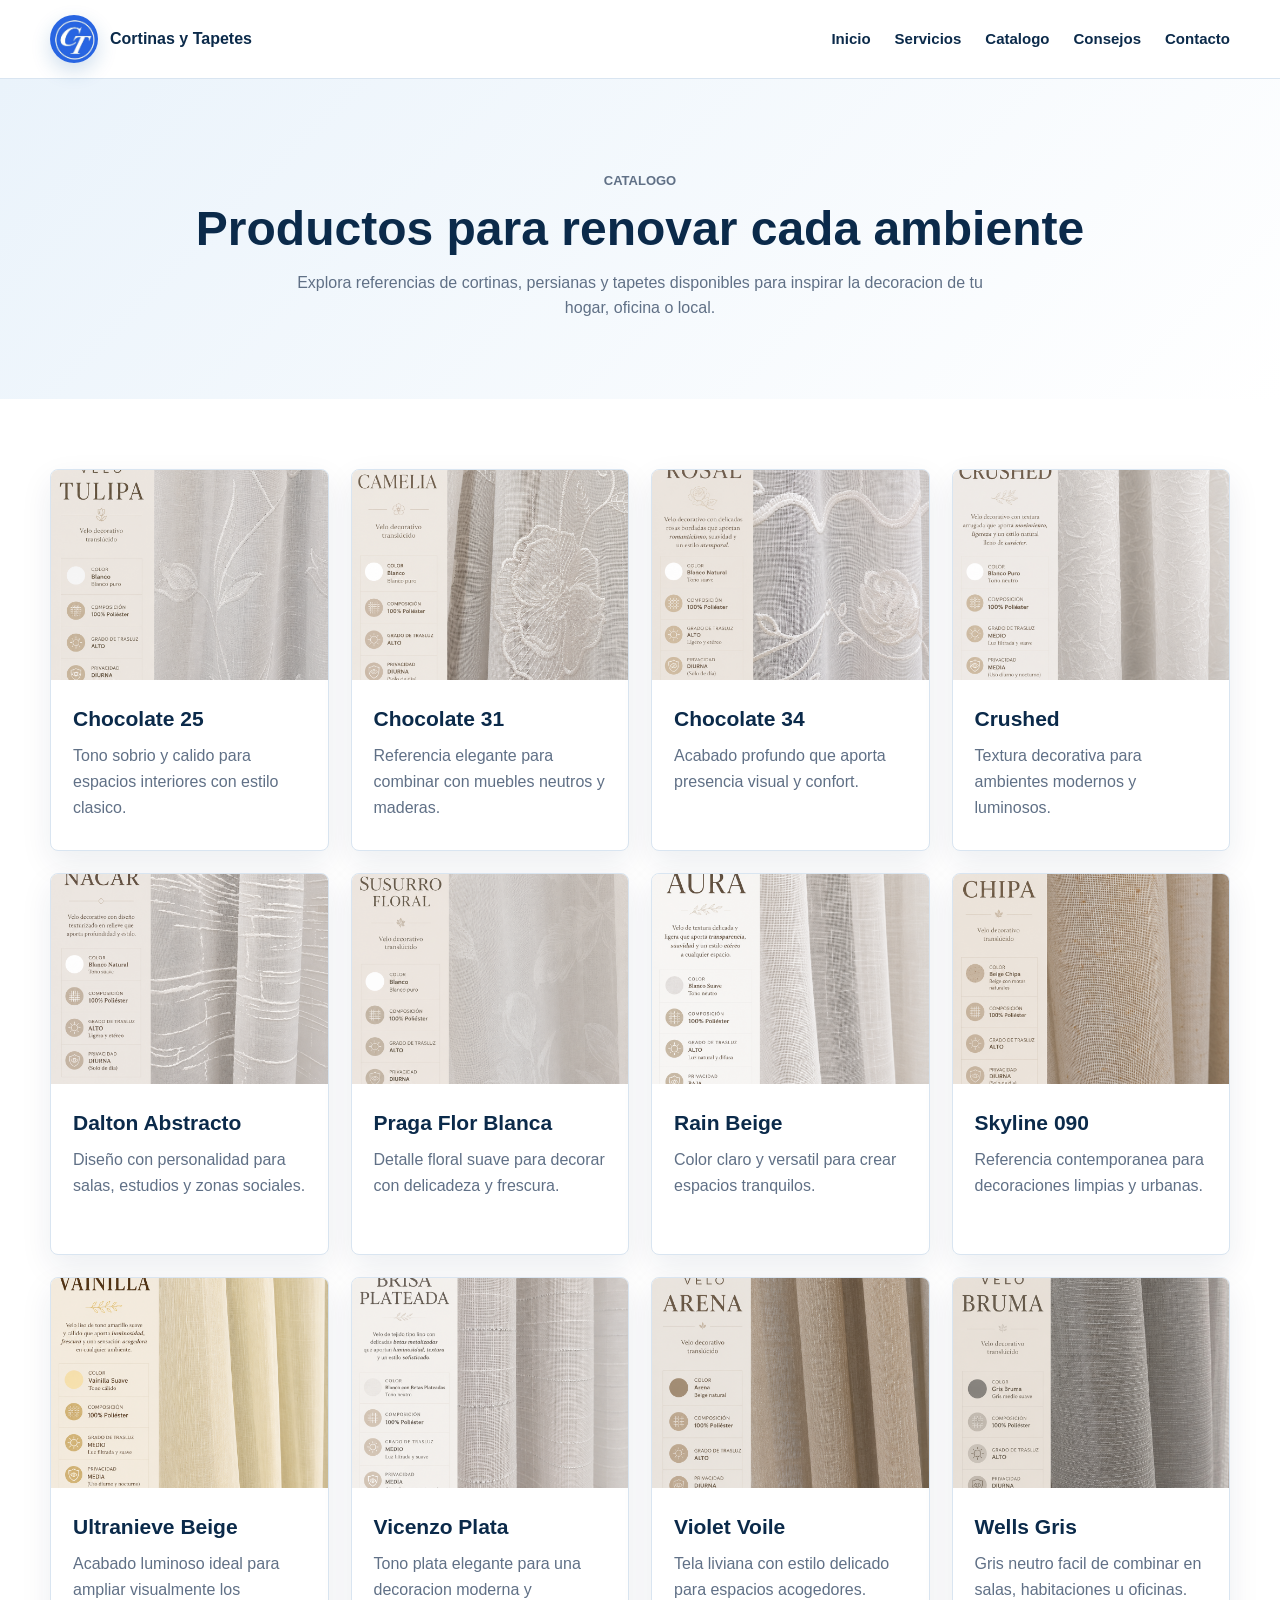
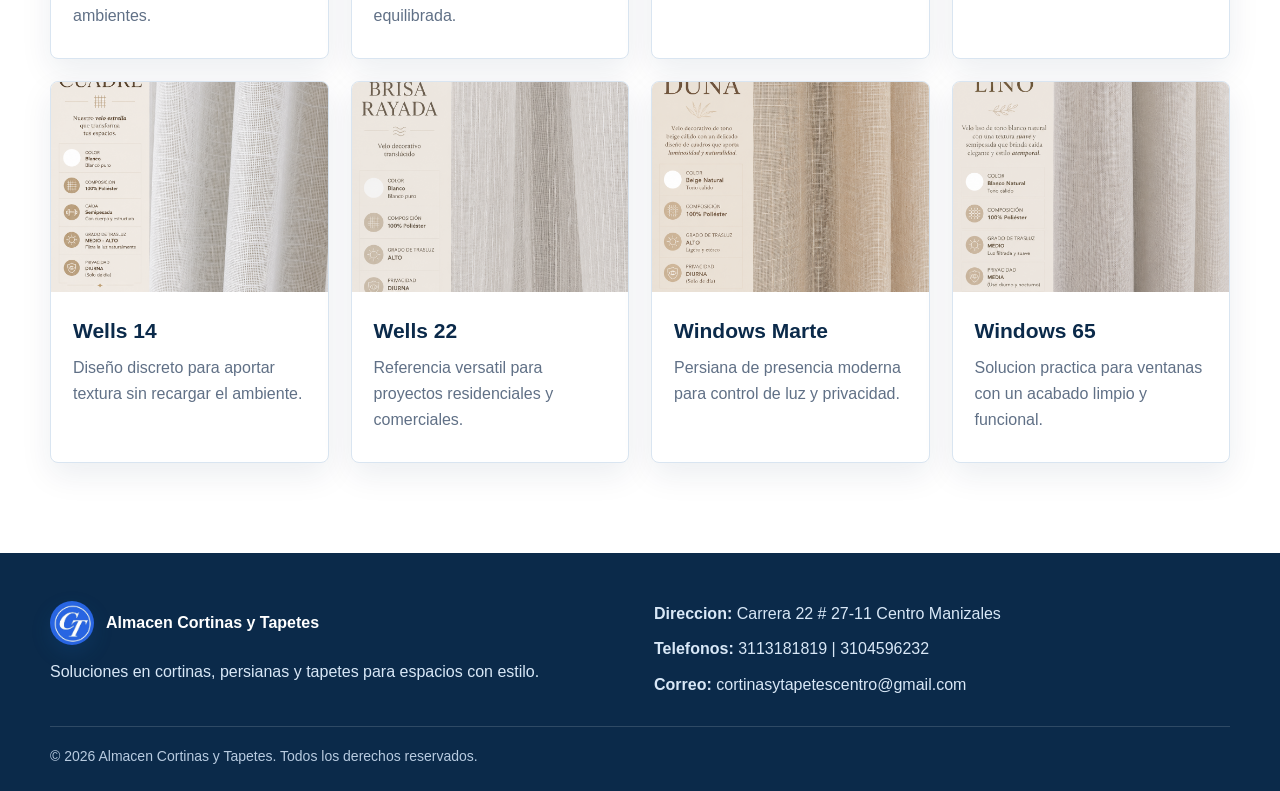
==== home/catalogo.html @ c2b51f3b "Actualiza sitio Cortinas y Tapetes" ====
<!DOCTYPE html>
<html lang="es">
<head>
  <meta charset="UTF-8">
  <meta name="viewport" content="width=device-width, initial-scale=1.0">
  <title>Cortinas y Tapetes | Catalogo</title>
  <link rel="stylesheet" href="css/style.css">
</head>
<body>
  <header class="header">
    <nav class="navbar" aria-label="Navegacion principal">
      <a href="index.html" class="brand" aria-label="Inicio Cortinas y Tapetes">
        <img src="../assets/img/logo/images.jpeg" alt="Logo Cortinas y Tapetes">
        <span>Cortinas y Tapetes</span>
      </a>

      <ul class="menu menu-static">
        <li><a href="index.html#inicio">Inicio</a></li>
        <li><a href="index.html#servicios">Servicios</a></li>
        <li><a href="catalogo.html">Catalogo</a></li>
        <li><a href="index.html#consejos">Consejos</a></li>
        <li><a href="contacto.html">Contacto</a></li>
      </ul>
    </nav>
  </header>

  <main>
    <section class="page-hero">
      <p class="eyebrow">Catalogo</p>
      <h1>Productos para renovar cada ambiente</h1>
      <p>
        Explora referencias de cortinas, persianas y tapetes disponibles para
        inspirar la decoracion de tu hogar, oficina o local.
      </p>
    </section>

    <section class="catalog-section">
      <div class="catalog-grid">
        <article class="product-card">
          <img src="../assets/img/productos/chocolate 25.png" alt="Producto chocolate 25">
          <div class="card-body">
            <h3>Chocolate 25</h3>
            <p>Tono sobrio y calido para espacios interiores con estilo clasico.</p>
          </div>
        </article>

        <article class="product-card">
          <img src="../assets/img/productos/chocolate 31.png" alt="Producto chocolate 31">
          <div class="card-body">
            <h3>Chocolate 31</h3>
            <p>Referencia elegante para combinar con muebles neutros y maderas.</p>
          </div>
        </article>

        <article class="product-card">
          <img src="../assets/img/productos/chocolate 34.png" alt="Producto chocolate 34">
          <div class="card-body">
            <h3>Chocolate 34</h3>
            <p>Acabado profundo que aporta presencia visual y confort.</p>
          </div>
        </article>

        <article class="product-card">
          <img src="../assets/img/productos/crushed.png" alt="Producto crushed">
          <div class="card-body">
            <h3>Crushed</h3>
            <p>Textura decorativa para ambientes modernos y luminosos.</p>
          </div>
        </article>

        <article class="product-card">
          <img src="../assets/img/productos/dalton asbtracto.png" alt="Producto dalton abstracto">
          <div class="card-body">
            <h3>Dalton Abstracto</h3>
            <p>Diseño con personalidad para salas, estudios y zonas sociales.</p>
          </div>
        </article>

        <article class="product-card">
          <img src="../assets/img/productos/praga flor blanca.png" alt="Producto praga flor blanca">
          <div class="card-body">
            <h3>Praga Flor Blanca</h3>
            <p>Detalle floral suave para decorar con delicadeza y frescura.</p>
          </div>
        </article>

        <article class="product-card">
          <img src="../assets/img/productos/rain beige.png" alt="Producto rain beige">
          <div class="card-body">
            <h3>Rain Beige</h3>
            <p>Color claro y versatil para crear espacios tranquilos.</p>
          </div>
        </article>

        <article class="product-card">
          <img src="../assets/img/productos/skyline 090.png" alt="Producto skyline 090">
          <div class="card-body">
            <h3>Skyline 090</h3>
            <p>Referencia contemporanea para decoraciones limpias y urbanas.</p>
          </div>
        </article>

        <article class="product-card">
          <img src="../assets/img/productos/ultranieve beige.png" alt="Producto ultranieve beige">
          <div class="card-body">
            <h3>Ultranieve Beige</h3>
            <p>Acabado luminoso ideal para ampliar visualmente los ambientes.</p>
          </div>
        </article>

        <article class="product-card">
          <img src="../assets/img/productos/vicenzo plata.png" alt="Producto vicenzo plata">
          <div class="card-body">
            <h3>Vicenzo Plata</h3>
            <p>Tono plata elegante para una decoracion moderna y equilibrada.</p>
          </div>
        </article>

        <article class="product-card">
          <img src="../assets/img/productos/violet voile.png" alt="Producto violet voile">
          <div class="card-body">
            <h3>Violet Voile</h3>
            <p>Tela liviana con estilo delicado para espacios acogedores.</p>
          </div>
        </article>

        <article class="product-card">
          <img src="../assets/img/productos/wells 1 gris .png" alt="Producto wells gris">
          <div class="card-body">
            <h3>Wells Gris</h3>
            <p>Gris neutro facil de combinar en salas, habitaciones u oficinas.</p>
          </div>
        </article>

        <article class="product-card">
          <img src="../assets/img/productos/wells 14.png" alt="Producto wells 14">
          <div class="card-body">
            <h3>Wells 14</h3>
            <p>Diseño discreto para aportar textura sin recargar el ambiente.</p>
          </div>
        </article>

        <article class="product-card">
          <img src="../assets/img/productos/wells 22.png" alt="Producto wells 22">
          <div class="card-body">
            <h3>Wells 22</h3>
            <p>Referencia versatil para proyectos residenciales y comerciales.</p>
          </div>
        </article>

        <article class="product-card">
          <img src="../assets/img/productos/windows 54 marte.png" alt="Producto windows marte">
          <div class="card-body">
            <h3>Windows Marte</h3>
            <p>Persiana de presencia moderna para control de luz y privacidad.</p>
          </div>
        </article>

        <article class="product-card">
          <img src="../assets/img/productos/windows 65.png" alt="Producto windows 65">
          <div class="card-body">
            <h3>Windows 65</h3>
            <p>Solucion practica para ventanas con un acabado limpio y funcional.</p>
          </div>
        </article>
      </div>
    </section>
  </main>

  <footer class="footer">
    <div class="footer-content">
      <div>
        <a href="index.html" class="footer-brand">
          <img src="../assets/img/logo/images.jpeg" alt="Logo Cortinas y Tapetes">
          <span>Almacen Cortinas y Tapetes</span>
        </a>
        <p>Soluciones en cortinas, persianas y tapetes para espacios con estilo.</p>
      </div>
      <address class="footer-info">
        <span><strong>Direccion:</strong> Carrera 22 # 27-11 Centro Manizales</span>
        <span><strong>Telefonos:</strong> 3113181819 | 3104596232</span>
        <span><strong>Correo:</strong> <a href="mailto:cortinasytapetescentro@gmail.com">cortinasytapetescentro@gmail.com</a></span>
      </address>
    </div>
    <p class="copyright">&copy; 2026 Almacen Cortinas y Tapetes. Todos los derechos reservados.</p>
  </footer>
</body>
</html>
---- home/css/style.css ----
:root {
  --navy: #0b2a4a;
  --blue: #155fa7;
  --blue-soft: #eaf3fb;
  --ink: #172333;
  --muted: #607086;
  --line: #d9e5f1;
  --white: #ffffff;
  --surface: #f7fbff;
  --shadow: 0 18px 45px rgba(11, 42, 74, 0.12);
}

* {
  box-sizing: border-box;
  margin: 0;
  padding: 0;
}

html {
  scroll-behavior: smooth;
}

body {
  font-family: Arial, Helvetica, sans-serif;
  color: var(--ink);
  background: var(--white);
  line-height: 1.6;
}

img {
  display: block;
  max-width: 100%;
}

a {
  color: inherit;
  text-decoration: none;
}

.header {
  position: sticky;
  top: 0;
  z-index: 20;
  background: rgba(255, 255, 255, 0.96);
  border-bottom: 1px solid var(--line);
  backdrop-filter: blur(14px);
}

.navbar {
  width: min(1180px, calc(100% - 40px));
  min-height: 78px;
  margin: 0 auto;
  display: flex;
  align-items: center;
  justify-content: space-between;
  gap: 22px;
}

.brand,
.footer-brand {
  display: inline-flex;
  align-items: center;
  gap: 12px;
  font-weight: 800;
  color: var(--navy);
}

.brand img,
.footer-brand img {
  width: 48px;
  height: 48px;
  object-fit: cover;
  border-radius: 50%;
  box-shadow: 0 8px 20px rgba(21, 95, 167, 0.2);
}

.menu {
  display: flex;
  align-items: center;
  gap: 24px;
  list-style: none;
  color: var(--navy);
  font-size: 15px;
  font-weight: 700;
}

.menu a {
  position: relative;
  padding: 8px 0;
}

.menu a::after {
  position: absolute;
  left: 0;
  bottom: 2px;
  width: 0;
  height: 2px;
  content: "";
  background: var(--blue);
  transition: width 0.2s ease;
}

.menu a:hover::after {
  width: 100%;
}

.menu-toggle {
  display: none;
  width: 44px;
  height: 44px;
  border: 1px solid var(--line);
  border-radius: 8px;
  background: var(--white);
  cursor: pointer;
}

.menu-toggle span {
  display: block;
  width: 20px;
  height: 2px;
  margin: 5px auto;
  background: var(--navy);
}

.hero {
  min-height: 610px;
  padding: 95px 20px;
  display: flex;
  align-items: center;
  justify-content: center;
  text-align: center;
  background:
    linear-gradient(rgba(11, 42, 74, 0.72), rgba(11, 42, 74, 0.58)),
    url("../../assets/img/productos/ChatGPT Image 8 may 2026, 05_22_22 p.m..png");
  background-position: center;
  background-size: cover;
}

.hero-content {
  width: min(850px, 100%);
  color: var(--white);
}

.eyebrow {
  margin-bottom: 10px;
  color: var(--blue);
  font-size: 13px;
  font-weight: 800;
  letter-spacing: 0;
  text-transform: uppercase;
}

.hero .eyebrow {
  color: #b9dcff;
}

.hero h1 {
  margin-bottom: 20px;
  font-size: clamp(2.25rem, 5vw, 4.3rem);
  line-height: 1.05;
}

.hero p {
  max-width: 720px;
  margin: 0 auto 30px;
  font-size: 18px;
}

.hero-actions {
  display: flex;
  flex-wrap: wrap;
  justify-content: center;
  gap: 14px;
}

.button,
.text-button {
  display: inline-flex;
  align-items: center;
  justify-content: center;
  border: 0;
  border-radius: 8px;
  font-weight: 800;
  cursor: pointer;
  transition: transform 0.2s ease, box-shadow 0.2s ease, background 0.2s ease;
}

.button {
  min-height: 46px;
  padding: 12px 22px;
}

.button-primary {
  color: var(--white);
  background: var(--blue);
  box-shadow: 0 12px 25px rgba(21, 95, 167, 0.25);
}

.button-light {
  color: var(--navy);
  background: var(--white);
}

.button:hover,
.text-button:hover {
  transform: translateY(-2px);
}

.section {
  width: min(1180px, calc(100% - 40px));
  margin: 0 auto;
  padding: 84px 0;
}

.welcome {
  display: grid;
  grid-template-columns: 1.4fr 0.8fr;
  gap: 34px;
  align-items: center;
}

.welcome h2,
.section-heading h2,
.page-hero h1 {
  color: var(--navy);
  font-size: clamp(2rem, 4vw, 3rem);
  line-height: 1.12;
}

.welcome-copy p:last-child,
.section-heading p,
.page-hero p {
  max-width: 720px;
  margin-top: 14px;
  color: var(--muted);
}

.welcome-panel {
  padding: 30px;
  border: 1px solid var(--line);
  border-radius: 8px;
  background: var(--blue-soft);
  box-shadow: var(--shadow);
}

.welcome-panel strong {
  display: block;
  margin-bottom: 8px;
  color: var(--navy);
  font-size: 22px;
}

.welcome-panel span {
  color: var(--muted);
}

.section-heading {
  max-width: 760px;
  margin: 0 auto 36px;
  text-align: center;
}

.services-grid,
.catalog-grid {
  display: grid;
  grid-template-columns: repeat(4, minmax(0, 1fr));
  gap: 22px;
}

.service-card,
.product-card,
.contact-card,
.form-card {
  overflow: hidden;
  border: 1px solid var(--line);
  border-radius: 8px;
  background: var(--white);
  box-shadow: 0 12px 32px rgba(11, 42, 74, 0.08);
}

.service-card {
  transition: transform 0.2s ease, box-shadow 0.2s ease;
}

.service-card:hover {
  transform: translateY(-6px);
  box-shadow: var(--shadow);
}

.service-card img,
.product-card img {
  width: 100%;
  height: 210px;
  object-fit: cover;
  background: var(--blue-soft);
}

.card-body {
  padding: 22px;
}

.card-body h3 {
  margin-bottom: 8px;
  color: var(--navy);
  font-size: 21px;
}

.card-body p {
  color: var(--muted);
}

.text-button {
  margin-top: 18px;
  color: var(--blue);
  background: transparent;
}

.tips {
  text-align: center;
}

.tips-panel {
  margin-top: 28px;
  display: grid;
  grid-template-columns: repeat(3, minmax(0, 1fr));
  gap: 18px;
  text-align: left;
}

.tips-panel[hidden] {
  display: none;
}

.tips-panel article {
  padding: 24px;
  border: 1px solid var(--line);
  border-radius: 8px;
  background: var(--surface);
}

.tips-panel h3 {
  margin-bottom: 8px;
  color: var(--navy);
}

.tips-panel p {
  color: var(--muted);
}

.page-hero {
  padding: 78px 20px;
  background: linear-gradient(135deg, var(--blue-soft), #ffffff);
  text-align: center;
}

.page-hero p {
  margin-left: auto;
  margin-right: auto;
}

.catalog-section,
.contact-section {
  width: min(1180px, calc(100% - 40px));
  margin: 0 auto;
  padding: 70px 0 90px;
}

.product-card .card-body {
  min-height: 170px;
}

.contact-layout {
  display: grid;
  grid-template-columns: 0.9fr 1.1fr;
  gap: 28px;
  align-items: start;
}

.contact-card,
.form-card {
  padding: 30px;
}

.contact-card h2,
.form-card h2 {
  margin-bottom: 18px;
  color: var(--navy);
}

.contact-list {
  display: grid;
  gap: 16px;
  color: var(--muted);
  font-style: normal;
}

.contact-list strong {
  display: block;
  color: var(--navy);
}

.contact-form {
  display: grid;
  gap: 16px;
}

.field label {
  display: block;
  margin-bottom: 6px;
  color: var(--navy);
  font-weight: 800;
}

.field input,
.field textarea {
  width: 100%;
  padding: 13px 14px;
  border: 1px solid var(--line);
  border-radius: 8px;
  color: var(--ink);
  font: inherit;
  background: var(--surface);
}

.field textarea {
  min-height: 140px;
  resize: vertical;
}

.footer {
  padding: 48px 20px 24px;
  color: #d9e8f7;
  background: var(--navy);
}

.footer-content {
  width: min(1180px, 100%);
  margin: 0 auto;
  display: grid;
  grid-template-columns: 1fr 1fr;
  gap: 28px;
  align-items: start;
}

.footer-brand {
  margin-bottom: 14px;
  color: var(--white);
}

.footer-brand img {
  width: 44px;
  height: 44px;
}

.footer-info {
  display: grid;
  gap: 10px;
  font-style: normal;
}

.footer-info a:hover {
  color: var(--white);
}

.copyright {
  width: min(1180px, 100%);
  margin: 28px auto 0;
  padding-top: 18px;
  border-top: 1px solid rgba(255, 255, 255, 0.15);
  color: #b8cbe0;
  font-size: 14px;
}

@media (max-width: 980px) {
  .services-grid,
  .catalog-grid {
    grid-template-columns: repeat(2, minmax(0, 1fr));
  }

  .welcome,
  .contact-layout,
  .footer-content {
    grid-template-columns: 1fr;
  }
}

@media (max-width: 760px) {
  .navbar {
    width: min(100% - 28px, 1180px);
    min-height: 70px;
    flex-wrap: wrap;
  }

  .brand span {
    max-width: 170px;
    line-height: 1.15;
  }

  .menu-toggle {
    display: block;
  }

  .menu {
    width: 100%;
    max-height: 0;
    overflow: hidden;
    flex-direction: column;
    align-items: flex-start;
    gap: 8px;
    transition: max-height 0.25s ease;
  }

  .menu.active {
    max-height: 360px;
    padding-bottom: 14px;
  }

  .menu-static {
    max-height: none;
    overflow: visible;
    flex-direction: row;
    flex-wrap: wrap;
    align-items: center;
    padding-bottom: 14px;
  }

  .hero {
    min-height: 560px;
    padding: 76px 18px;
  }

  .section,
  .catalog-section,
  .contact-section {
    width: min(100% - 28px, 1180px);
    padding: 58px 0;
  }

  .services-grid,
  .catalog-grid,
  .tips-panel {
    grid-template-columns: 1fr;
  }

  .service-card img,
  .product-card img {
    height: 240px;
  }

  .footer {
    text-align: left;
  }
}

@media (max-width: 420px) {
  .brand img {
    width: 42px;
    height: 42px;
  }

  .hero-actions,
  .button {
    width: 100%;
  }
}
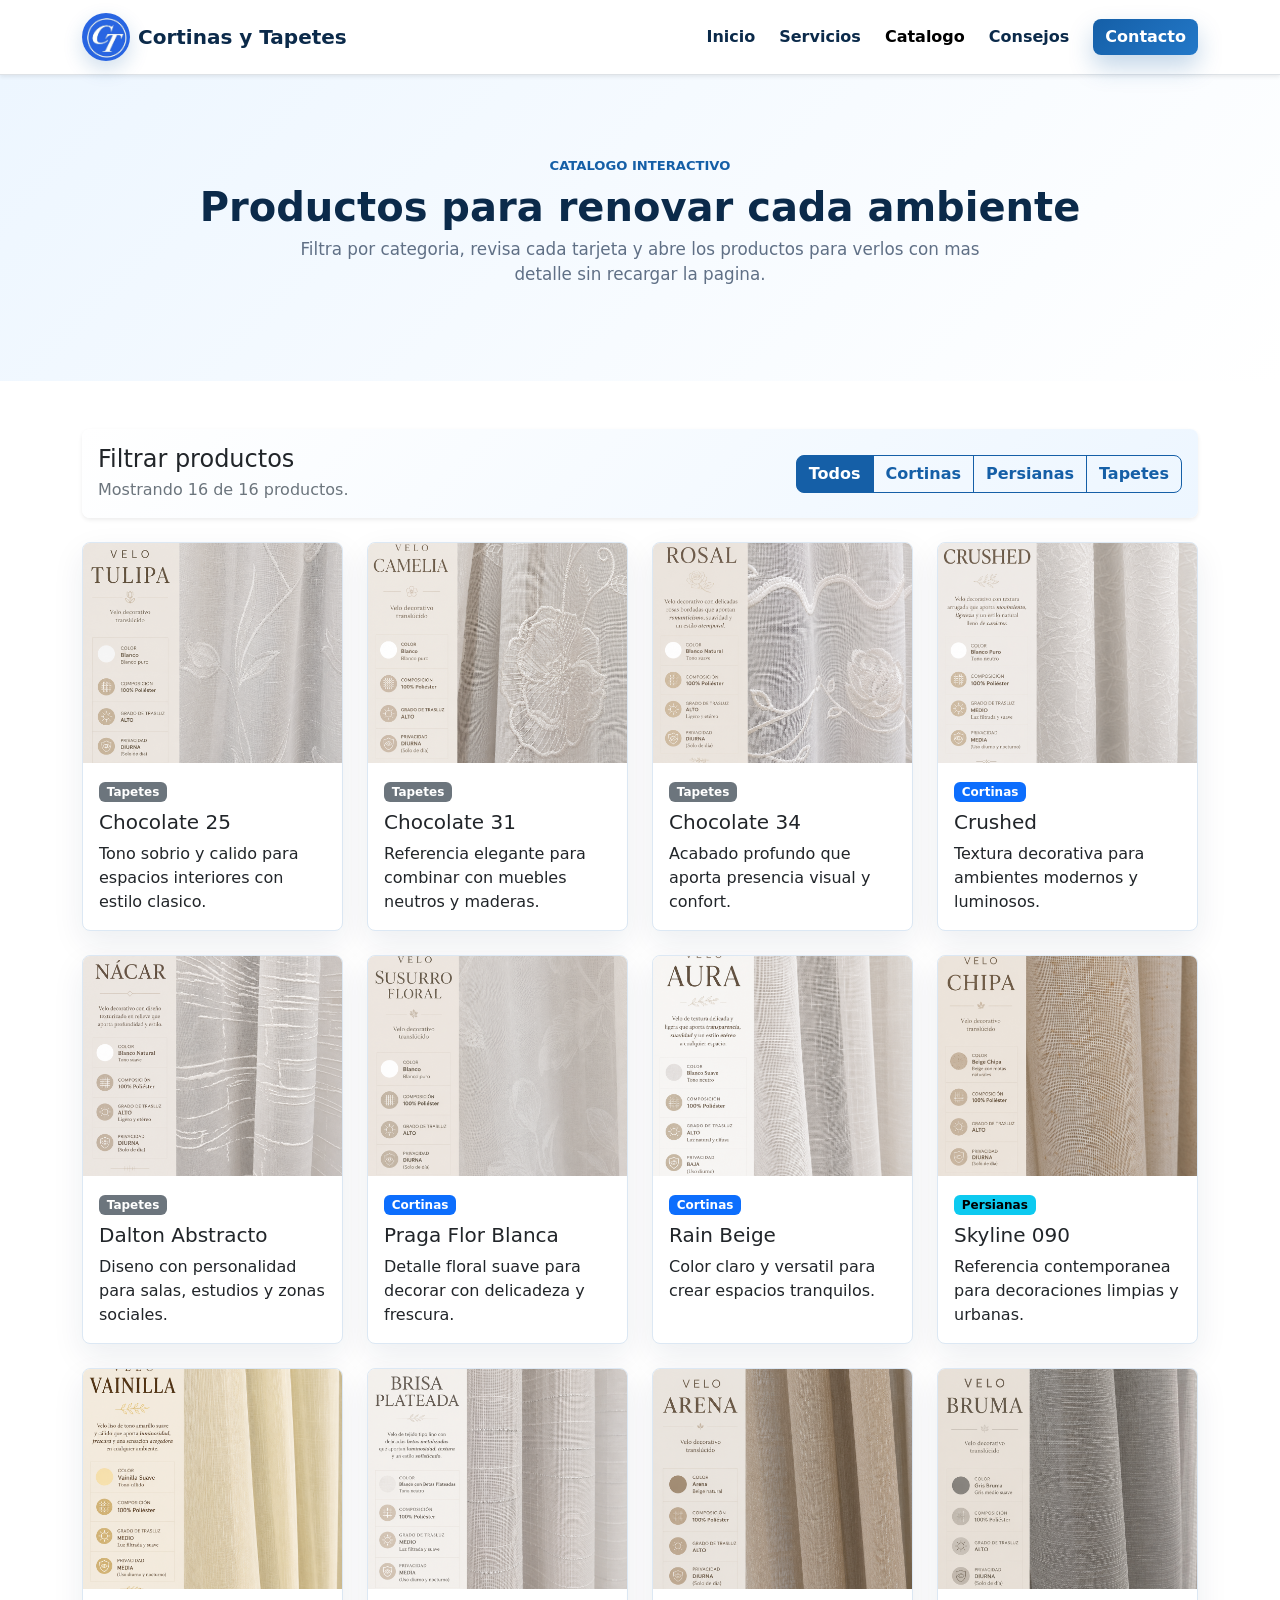
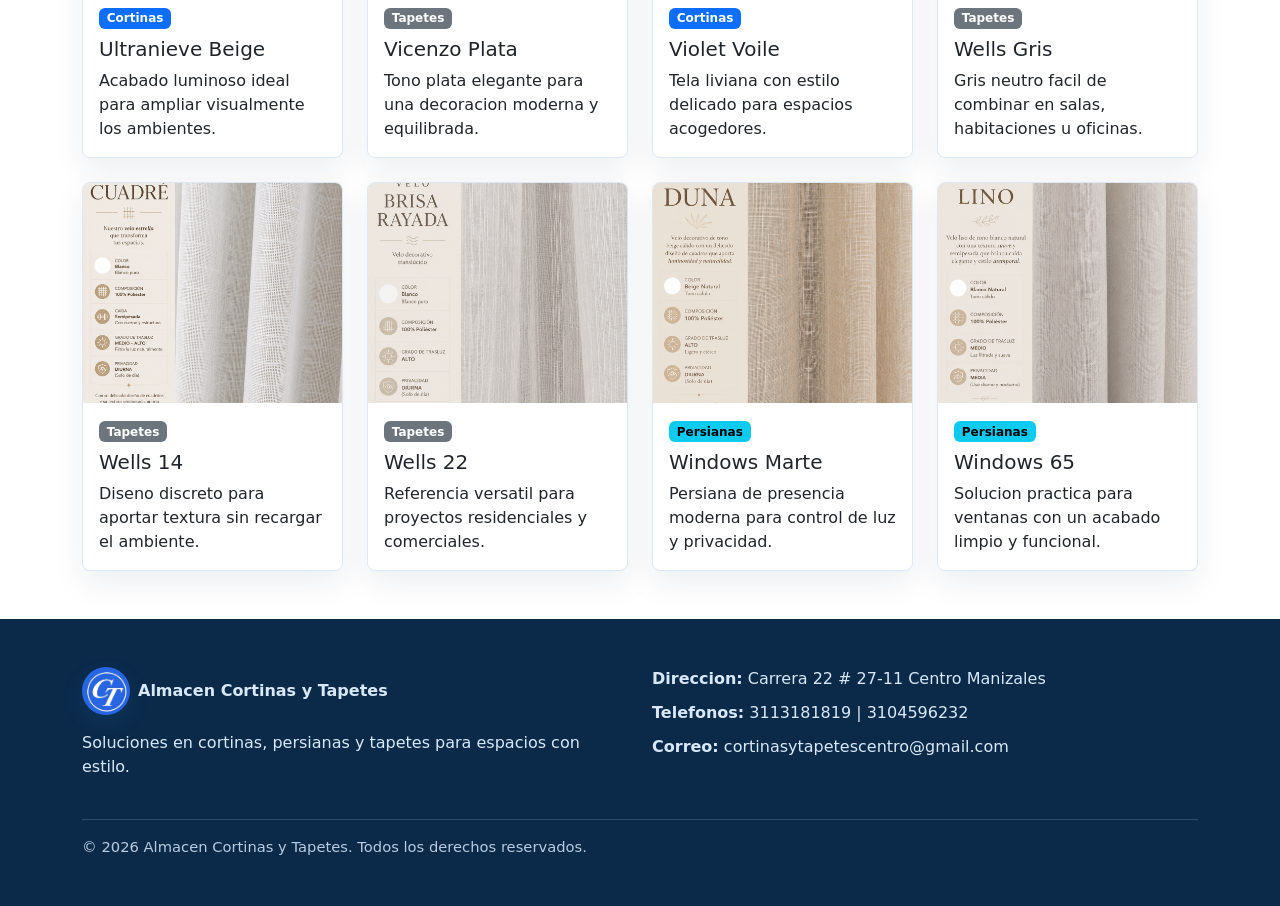
==== commit 0f192637: "Sprint 2 con Bootstrap e interactividad" ====
--- a/home/catalogo.html
+++ b/home/catalogo.html
@@ -4,185 +4,293 @@
   <meta charset="UTF-8">
   <meta name="viewport" content="width=device-width, initial-scale=1.0">
   <title>Cortinas y Tapetes | Catalogo</title>
+  <link href="https://cdn.jsdelivr.net/npm/bootstrap@5.3.8/dist/css/bootstrap.min.css" rel="stylesheet" integrity="sha384-sRIl4kxILFvY47J16cr9ZwB07vP4J8+LH7qKQnuqkuIAvNWLzeN8tE5YBujZqJLB" crossorigin="anonymous">
   <link rel="stylesheet" href="css/style.css">
 </head>
 <body>
-  <header class="header">
-    <nav class="navbar" aria-label="Navegacion principal">
-      <a href="index.html" class="brand" aria-label="Inicio Cortinas y Tapetes">
+  <nav class="navbar navbar-expand-lg bg-white sticky-top border-bottom shadow-sm">
+    <div class="container">
+      <a class="navbar-brand brand d-flex align-items-center gap-2" href="index.html">
         <img src="../assets/img/logo/images.jpeg" alt="Logo Cortinas y Tapetes">
         <span>Cortinas y Tapetes</span>
       </a>
-
-      <ul class="menu menu-static">
-        <li><a href="index.html#inicio">Inicio</a></li>
-        <li><a href="index.html#servicios">Servicios</a></li>
-        <li><a href="catalogo.html">Catalogo</a></li>
-        <li><a href="index.html#consejos">Consejos</a></li>
-        <li><a href="contacto.html">Contacto</a></li>
-      </ul>
-    </nav>
-  </header>
+      <button class="navbar-toggler" type="button" data-bs-toggle="collapse" data-bs-target="#mainMenu" aria-controls="mainMenu" aria-expanded="false" aria-label="Abrir menu">
+        <span class="navbar-toggler-icon"></span>
+      </button>
+      <div class="collapse navbar-collapse" id="mainMenu">
+        <ul class="navbar-nav ms-auto align-items-lg-center gap-lg-2">
+          <li class="nav-item"><a class="nav-link" href="index.html#inicio">Inicio</a></li>
+          <li class="nav-item"><a class="nav-link" href="index.html#servicios">Servicios</a></li>
+          <li class="nav-item"><a class="nav-link active" href="catalogo.html">Catalogo</a></li>
+          <li class="nav-item"><a class="nav-link" href="index.html#consejos">Consejos</a></li>
+          <li class="nav-item"><a class="btn btn-primary-custom ms-lg-2" href="contacto.html">Contacto</a></li>
+        </ul>
+      </div>
+    </div>
+  </nav>
 
   <main>
     <section class="page-hero">
-      <p class="eyebrow">Catalogo</p>
-      <h1>Productos para renovar cada ambiente</h1>
-      <p>
-        Explora referencias de cortinas, persianas y tapetes disponibles para
-        inspirar la decoracion de tu hogar, oficina o local.
-      </p>
+      <div class="container">
+        <span class="section-label">Catalogo interactivo</span>
+        <h1 class="section-title">Productos para renovar cada ambiente</h1>
+        <p class="section-text mx-auto">
+          Filtra por categoria, revisa cada tarjeta y abre los productos para verlos
+          con mas detalle sin recargar la pagina.
+        </p>
+      </div>
     </section>
 
-    <section class="catalog-section">
-      <div class="catalog-grid">
-        <article class="product-card">
-          <img src="../assets/img/productos/chocolate 25.png" alt="Producto chocolate 25">
+    <section class="py-5">
+      <div class="container">
+        <div class="card border-0 shadow-sm filter-card mb-4">
           <div class="card-body">
-            <h3>Chocolate 25</h3>
-            <p>Tono sobrio y calido para espacios interiores con estilo clasico.</p>
-          </div>
-        </article>
-
-        <article class="product-card">
-          <img src="../assets/img/productos/chocolate 31.png" alt="Producto chocolate 31">
-          <div class="card-body">
-            <h3>Chocolate 31</h3>
-            <p>Referencia elegante para combinar con muebles neutros y maderas.</p>
-          </div>
-        </article>
-
-        <article class="product-card">
-          <img src="../assets/img/productos/chocolate 34.png" alt="Producto chocolate 34">
-          <div class="card-body">
-            <h3>Chocolate 34</h3>
-            <p>Acabado profundo que aporta presencia visual y confort.</p>
-          </div>
-        </article>
-
-        <article class="product-card">
-          <img src="../assets/img/productos/crushed.png" alt="Producto crushed">
-          <div class="card-body">
-            <h3>Crushed</h3>
-            <p>Textura decorativa para ambientes modernos y luminosos.</p>
-          </div>
-        </article>
-
-        <article class="product-card">
-          <img src="../assets/img/productos/dalton asbtracto.png" alt="Producto dalton abstracto">
-          <div class="card-body">
-            <h3>Dalton Abstracto</h3>
-            <p>Diseño con personalidad para salas, estudios y zonas sociales.</p>
-          </div>
-        </article>
-
-        <article class="product-card">
-          <img src="../assets/img/productos/praga flor blanca.png" alt="Producto praga flor blanca">
-          <div class="card-body">
-            <h3>Praga Flor Blanca</h3>
-            <p>Detalle floral suave para decorar con delicadeza y frescura.</p>
-          </div>
-        </article>
-
-        <article class="product-card">
-          <img src="../assets/img/productos/rain beige.png" alt="Producto rain beige">
-          <div class="card-body">
-            <h3>Rain Beige</h3>
-            <p>Color claro y versatil para crear espacios tranquilos.</p>
-          </div>
-        </article>
-
-        <article class="product-card">
-          <img src="../assets/img/productos/skyline 090.png" alt="Producto skyline 090">
-          <div class="card-body">
-            <h3>Skyline 090</h3>
-            <p>Referencia contemporanea para decoraciones limpias y urbanas.</p>
-          </div>
-        </article>
-
-        <article class="product-card">
-          <img src="../assets/img/productos/ultranieve beige.png" alt="Producto ultranieve beige">
-          <div class="card-body">
-            <h3>Ultranieve Beige</h3>
-            <p>Acabado luminoso ideal para ampliar visualmente los ambientes.</p>
-          </div>
-        </article>
-
-        <article class="product-card">
-          <img src="../assets/img/productos/vicenzo plata.png" alt="Producto vicenzo plata">
-          <div class="card-body">
-            <h3>Vicenzo Plata</h3>
-            <p>Tono plata elegante para una decoracion moderna y equilibrada.</p>
-          </div>
-        </article>
-
-        <article class="product-card">
-          <img src="../assets/img/productos/violet voile.png" alt="Producto violet voile">
-          <div class="card-body">
-            <h3>Violet Voile</h3>
-            <p>Tela liviana con estilo delicado para espacios acogedores.</p>
-          </div>
-        </article>
-
-        <article class="product-card">
-          <img src="../assets/img/productos/wells 1 gris .png" alt="Producto wells gris">
-          <div class="card-body">
-            <h3>Wells Gris</h3>
-            <p>Gris neutro facil de combinar en salas, habitaciones u oficinas.</p>
-          </div>
-        </article>
-
-        <article class="product-card">
-          <img src="../assets/img/productos/wells 14.png" alt="Producto wells 14">
-          <div class="card-body">
-            <h3>Wells 14</h3>
-            <p>Diseño discreto para aportar textura sin recargar el ambiente.</p>
-          </div>
-        </article>
-
-        <article class="product-card">
-          <img src="../assets/img/productos/wells 22.png" alt="Producto wells 22">
-          <div class="card-body">
-            <h3>Wells 22</h3>
-            <p>Referencia versatil para proyectos residenciales y comerciales.</p>
-          </div>
-        </article>
-
-        <article class="product-card">
-          <img src="../assets/img/productos/windows 54 marte.png" alt="Producto windows marte">
-          <div class="card-body">
-            <h3>Windows Marte</h3>
-            <p>Persiana de presencia moderna para control de luz y privacidad.</p>
-          </div>
-        </article>
-
-        <article class="product-card">
-          <img src="../assets/img/productos/windows 65.png" alt="Producto windows 65">
-          <div class="card-body">
-            <h3>Windows 65</h3>
-            <p>Solucion practica para ventanas con un acabado limpio y funcional.</p>
-          </div>
-        </article>
+            <div class="d-flex flex-column flex-lg-row justify-content-between align-items-lg-center gap-3">
+              <div>
+                <h2 class="h4 mb-1">Filtrar productos</h2>
+                <p class="text-secondary mb-0" id="catalogCount" aria-live="polite"></p>
+              </div>
+              <div class="btn-group flex-wrap" role="group" aria-label="Filtros del catalogo">
+                <button class="btn btn-outline-primary active" type="button" data-filter="todos">Todos</button>
+                <button class="btn btn-outline-primary" type="button" data-filter="cortinas">Cortinas</button>
+                <button class="btn btn-outline-primary" type="button" data-filter="persianas">Persianas</button>
+                <button class="btn btn-outline-primary" type="button" data-filter="tapetes">Tapetes</button>
+              </div>
+            </div>
+          </div>
+        </div>
+
+        <div class="row g-4" id="catalogGrid">
+          <div class="col-sm-6 col-lg-4 col-xl-3 product-item" data-category="tapetes">
+            <article class="card h-100 product-card">
+              <img src="../assets/img/productos/chocolate 25.png" class="card-img-top" alt="Producto Chocolate 25">
+              <div class="card-body">
+                <span class="badge text-bg-secondary mb-2">Tapetes</span>
+                <h3 class="h5 card-title">Chocolate 25</h3>
+                <p class="card-text">Tono sobrio y calido para espacios interiores con estilo clasico.</p>
+              </div>
+            </article>
+          </div>
+
+          <div class="col-sm-6 col-lg-4 col-xl-3 product-item" data-category="tapetes">
+            <article class="card h-100 product-card">
+              <img src="../assets/img/productos/chocolate 31.png" class="card-img-top" alt="Producto Chocolate 31">
+              <div class="card-body">
+                <span class="badge text-bg-secondary mb-2">Tapetes</span>
+                <h3 class="h5 card-title">Chocolate 31</h3>
+                <p class="card-text">Referencia elegante para combinar con muebles neutros y maderas.</p>
+              </div>
+            </article>
+          </div>
+
+          <div class="col-sm-6 col-lg-4 col-xl-3 product-item" data-category="tapetes">
+            <article class="card h-100 product-card">
+              <img src="../assets/img/productos/chocolate 34.png" class="card-img-top" alt="Producto Chocolate 34">
+              <div class="card-body">
+                <span class="badge text-bg-secondary mb-2">Tapetes</span>
+                <h3 class="h5 card-title">Chocolate 34</h3>
+                <p class="card-text">Acabado profundo que aporta presencia visual y confort.</p>
+              </div>
+            </article>
+          </div>
+
+          <div class="col-sm-6 col-lg-4 col-xl-3 product-item" data-category="cortinas">
+            <article class="card h-100 product-card">
+              <img src="../assets/img/productos/crushed.png" class="card-img-top" alt="Producto Crushed">
+              <div class="card-body">
+                <span class="badge text-bg-primary mb-2">Cortinas</span>
+                <h3 class="h5 card-title">Crushed</h3>
+                <p class="card-text">Textura decorativa para ambientes modernos y luminosos.</p>
+              </div>
+            </article>
+          </div>
+
+          <div class="col-sm-6 col-lg-4 col-xl-3 product-item" data-category="tapetes">
+            <article class="card h-100 product-card">
+              <img src="../assets/img/productos/dalton asbtracto.png" class="card-img-top" alt="Producto Dalton Abstracto">
+              <div class="card-body">
+                <span class="badge text-bg-secondary mb-2">Tapetes</span>
+                <h3 class="h5 card-title">Dalton Abstracto</h3>
+                <p class="card-text">Diseno con personalidad para salas, estudios y zonas sociales.</p>
+              </div>
+            </article>
+          </div>
+
+          <div class="col-sm-6 col-lg-4 col-xl-3 product-item" data-category="cortinas">
+            <article class="card h-100 product-card">
+              <img src="../assets/img/productos/praga flor blanca.png" class="card-img-top" alt="Producto Praga Flor Blanca">
+              <div class="card-body">
+                <span class="badge text-bg-primary mb-2">Cortinas</span>
+                <h3 class="h5 card-title">Praga Flor Blanca</h3>
+                <p class="card-text">Detalle floral suave para decorar con delicadeza y frescura.</p>
+              </div>
+            </article>
+          </div>
+
+          <div class="col-sm-6 col-lg-4 col-xl-3 product-item" data-category="cortinas">
+            <article class="card h-100 product-card">
+              <img src="../assets/img/productos/rain beige.png" class="card-img-top" alt="Producto Rain Beige">
+              <div class="card-body">
+                <span class="badge text-bg-primary mb-2">Cortinas</span>
+                <h3 class="h5 card-title">Rain Beige</h3>
+                <p class="card-text">Color claro y versatil para crear espacios tranquilos.</p>
+              </div>
+            </article>
+          </div>
+
+          <div class="col-sm-6 col-lg-4 col-xl-3 product-item" data-category="persianas">
+            <article class="card h-100 product-card">
+              <img src="../assets/img/productos/skyline 090.png" class="card-img-top" alt="Producto Skyline 090">
+              <div class="card-body">
+                <span class="badge text-bg-info mb-2">Persianas</span>
+                <h3 class="h5 card-title">Skyline 090</h3>
+                <p class="card-text">Referencia contemporanea para decoraciones limpias y urbanas.</p>
+              </div>
+            </article>
+          </div>
+
+          <div class="col-sm-6 col-lg-4 col-xl-3 product-item" data-category="cortinas">
+            <article class="card h-100 product-card">
+              <img src="../assets/img/productos/ultranieve beige.png" class="card-img-top" alt="Producto Ultranieve Beige">
+              <div class="card-body">
+                <span class="badge text-bg-primary mb-2">Cortinas</span>
+                <h3 class="h5 card-title">Ultranieve Beige</h3>
+                <p class="card-text">Acabado luminoso ideal para ampliar visualmente los ambientes.</p>
+              </div>
+            </article>
+          </div>
+
+          <div class="col-sm-6 col-lg-4 col-xl-3 product-item" data-category="tapetes">
+            <article class="card h-100 product-card">
+              <img src="../assets/img/productos/vicenzo plata.png" class="card-img-top" alt="Producto Vicenzo Plata">
+              <div class="card-body">
+                <span class="badge text-bg-secondary mb-2">Tapetes</span>
+                <h3 class="h5 card-title">Vicenzo Plata</h3>
+                <p class="card-text">Tono plata elegante para una decoracion moderna y equilibrada.</p>
+              </div>
+            </article>
+          </div>
+
+          <div class="col-sm-6 col-lg-4 col-xl-3 product-item" data-category="cortinas">
+            <article class="card h-100 product-card">
+              <img src="../assets/img/productos/violet voile.png" class="card-img-top" alt="Producto Violet Voile">
+              <div class="card-body">
+                <span class="badge text-bg-primary mb-2">Cortinas</span>
+                <h3 class="h5 card-title">Violet Voile</h3>
+                <p class="card-text">Tela liviana con estilo delicado para espacios acogedores.</p>
+              </div>
+            </article>
+          </div>
+
+          <div class="col-sm-6 col-lg-4 col-xl-3 product-item" data-category="tapetes">
+            <article class="card h-100 product-card">
+              <img src="../assets/img/productos/wells 1 gris .png" class="card-img-top" alt="Producto Wells Gris">
+              <div class="card-body">
+                <span class="badge text-bg-secondary mb-2">Tapetes</span>
+                <h3 class="h5 card-title">Wells Gris</h3>
+                <p class="card-text">Gris neutro facil de combinar en salas, habitaciones u oficinas.</p>
+              </div>
+            </article>
+          </div>
+
+          <div class="col-sm-6 col-lg-4 col-xl-3 product-item" data-category="tapetes">
+            <article class="card h-100 product-card">
+              <img src="../assets/img/productos/wells 14.png" class="card-img-top" alt="Producto Wells 14">
+              <div class="card-body">
+                <span class="badge text-bg-secondary mb-2">Tapetes</span>
+                <h3 class="h5 card-title">Wells 14</h3>
+                <p class="card-text">Diseno discreto para aportar textura sin recargar el ambiente.</p>
+              </div>
+            </article>
+          </div>
+
+          <div class="col-sm-6 col-lg-4 col-xl-3 product-item" data-category="tapetes">
+            <article class="card h-100 product-card">
+              <img src="../assets/img/productos/wells 22.png" class="card-img-top" alt="Producto Wells 22">
+              <div class="card-body">
+                <span class="badge text-bg-secondary mb-2">Tapetes</span>
+                <h3 class="h5 card-title">Wells 22</h3>
+                <p class="card-text">Referencia versatil para proyectos residenciales y comerciales.</p>
+              </div>
+            </article>
+          </div>
+
+          <div class="col-sm-6 col-lg-4 col-xl-3 product-item" data-category="persianas">
+            <article class="card h-100 product-card">
+              <img src="../assets/img/productos/windows 54 marte.png" class="card-img-top" alt="Producto Windows Marte">
+              <div class="card-body">
+                <span class="badge text-bg-info mb-2">Persianas</span>
+                <h3 class="h5 card-title">Windows Marte</h3>
+                <p class="card-text">Persiana de presencia moderna para control de luz y privacidad.</p>
+              </div>
+            </article>
+          </div>
+
+          <div class="col-sm-6 col-lg-4 col-xl-3 product-item" data-category="persianas">
+            <article class="card h-100 product-card">
+              <img src="../assets/img/productos/windows 65.png" class="card-img-top" alt="Producto Windows 65">
+              <div class="card-body">
+                <span class="badge text-bg-info mb-2">Persianas</span>
+                <h3 class="h5 card-title">Windows 65</h3>
+                <p class="card-text">Solucion practica para ventanas con un acabado limpio y funcional.</p>
+              </div>
+            </article>
+          </div>
+        </div>
       </div>
     </section>
   </main>
 
-  <footer class="footer">
-    <div class="footer-content">
-      <div>
-        <a href="index.html" class="footer-brand">
-          <img src="../assets/img/logo/images.jpeg" alt="Logo Cortinas y Tapetes">
-          <span>Almacen Cortinas y Tapetes</span>
-        </a>
-        <p>Soluciones en cortinas, persianas y tapetes para espacios con estilo.</p>
-      </div>
-      <address class="footer-info">
-        <span><strong>Direccion:</strong> Carrera 22 # 27-11 Centro Manizales</span>
-        <span><strong>Telefonos:</strong> 3113181819 | 3104596232</span>
-        <span><strong>Correo:</strong> <a href="mailto:cortinasytapetescentro@gmail.com">cortinasytapetescentro@gmail.com</a></span>
-      </address>
+  <div class="modal fade" id="productModal" tabindex="-1" aria-labelledby="modalTitle" aria-hidden="true">
+    <div class="modal-dialog modal-lg modal-dialog-centered">
+      <div class="modal-content">
+        <div class="modal-header">
+          <div>
+            <span class="section-label" id="modalCategory"></span>
+            <h2 class="modal-title h4" id="modalTitle">Producto</h2>
+          </div>
+          <button type="button" class="btn-close" data-bs-dismiss="modal" aria-label="Cerrar"></button>
+        </div>
+        <div class="modal-body">
+          <div class="row g-4 align-items-center">
+            <div class="col-md-6">
+              <img id="modalImage" class="modal-product-img" src="" alt="">
+            </div>
+            <div class="col-md-6">
+              <p id="modalText" class="text-secondary"></p>
+              <a href="contacto.html" class="btn btn-primary-custom">Consultar disponibilidad</a>
+            </div>
+          </div>
+        </div>
+      </div>
     </div>
-    <p class="copyright">&copy; 2026 Almacen Cortinas y Tapetes. Todos los derechos reservados.</p>
+  </div>
+
+  <footer class="footer py-5">
+    <div class="container">
+      <div class="row g-4">
+        <div class="col-lg-6">
+          <a href="index.html" class="footer-brand d-inline-flex align-items-center gap-2 mb-3">
+            <img src="../assets/img/logo/images.jpeg" alt="Logo Cortinas y Tapetes">
+            <span>Almacen Cortinas y Tapetes</span>
+          </a>
+          <p>Soluciones en cortinas, persianas y tapetes para espacios con estilo.</p>
+        </div>
+        <div class="col-lg-6">
+          <ul class="list-unstyled footer-list">
+            <li><strong>Direccion:</strong> Carrera 22 # 27-11 Centro Manizales</li>
+            <li><strong>Telefonos:</strong> 3113181819 | 3104596232</li>
+            <li><strong>Correo:</strong> <a href="mailto:cortinasytapetescentro@gmail.com">cortinasytapetescentro@gmail.com</a></li>
+          </ul>
+        </div>
+      </div>
+      <div class="footer-bottom mt-4 pt-3">
+        &copy; 2026 Almacen Cortinas y Tapetes. Todos los derechos reservados.
+      </div>
+    </div>
   </footer>
+
+  <script src="https://cdn.jsdelivr.net/npm/bootstrap@5.3.8/dist/js/bootstrap.bundle.min.js" integrity="sha384-FKyoEForCGlyvwx9Hj09JcYn3nv7wiPVlz7YYwJrWVcXK/BmnVDxM+D2scQbITxI" crossorigin="anonymous"></script>
+  <script src="js/main.js"></script>
 </body>
 </html>
--- a/home/css/style.css
+++ b/home/css/style.css
@@ -1,19 +1,12 @@
 :root {
-  --navy: #0b2a4a;
-  --blue: #155fa7;
-  --blue-soft: #eaf3fb;
-  --ink: #172333;
-  --muted: #607086;
-  --line: #d9e5f1;
-  --white: #ffffff;
-  --surface: #f7fbff;
-  --shadow: 0 18px 45px rgba(11, 42, 74, 0.12);
-}
-
-* {
-  box-sizing: border-box;
-  margin: 0;
-  padding: 0;
+  --brand-navy: #0b2a4a;
+  --brand-blue: #155fa7;
+  --brand-blue-2: #2378c8;
+  --brand-soft: #edf6ff;
+  --brand-ink: #172333;
+  --brand-muted: #607086;
+  --brand-line: #dce8f4;
+  --brand-shadow: 0 18px 45px rgba(11, 42, 74, 0.14);
 }
 
 html {
@@ -21,48 +14,17 @@
 }
 
 body {
-  font-family: Arial, Helvetica, sans-serif;
-  color: var(--ink);
-  background: var(--white);
-  line-height: 1.6;
-}
-
-img {
-  display: block;
-  max-width: 100%;
+  color: var(--brand-ink);
+  background: #ffffff;
 }
 
 a {
-  color: inherit;
   text-decoration: none;
 }
 
-.header {
-  position: sticky;
-  top: 0;
-  z-index: 20;
-  background: rgba(255, 255, 255, 0.96);
-  border-bottom: 1px solid var(--line);
-  backdrop-filter: blur(14px);
-}
-
-.navbar {
-  width: min(1180px, calc(100% - 40px));
-  min-height: 78px;
-  margin: 0 auto;
-  display: flex;
-  align-items: center;
-  justify-content: space-between;
-  gap: 22px;
-}
-
-.brand,
-.footer-brand {
-  display: inline-flex;
-  align-items: center;
-  gap: 12px;
+.brand {
+  color: var(--brand-navy);
   font-weight: 800;
-  color: var(--navy);
 }
 
 .brand img,
@@ -74,492 +36,333 @@
   box-shadow: 0 8px 20px rgba(21, 95, 167, 0.2);
 }
 
-.menu {
-  display: flex;
-  align-items: center;
-  gap: 24px;
-  list-style: none;
-  color: var(--navy);
-  font-size: 15px;
+.nav-link {
+  color: var(--brand-navy);
   font-weight: 700;
 }
 
-.menu a {
+.nav-link:hover,
+.nav-link.active {
+  color: var(--brand-blue);
+}
+
+.btn-primary-custom {
+  border: 0;
+  border-radius: 8px;
+  color: #ffffff;
+  background: linear-gradient(135deg, var(--brand-blue), var(--brand-blue-2));
+  box-shadow: 0 12px 25px rgba(21, 95, 167, 0.25);
+  font-weight: 800;
+}
+
+.btn-primary-custom:hover,
+.btn-primary-custom:focus {
+  color: #ffffff;
+  background: linear-gradient(135deg, #0f4f8d, var(--brand-blue));
+  transform: translateY(-1px);
+}
+
+.btn-outline-primary {
+  --bs-btn-color: var(--brand-blue);
+  --bs-btn-border-color: var(--brand-blue);
+  --bs-btn-hover-bg: var(--brand-blue);
+  --bs-btn-hover-border-color: var(--brand-blue);
+  --bs-btn-active-bg: var(--brand-blue);
+  --bs-btn-active-border-color: var(--brand-blue);
+  border-radius: 8px;
+  font-weight: 800;
+}
+
+.bg-soft {
+  background: var(--brand-soft);
+}
+
+.min-vh-75 {
+  min-height: 75vh;
+}
+
+.hero-section {
   position: relative;
-  padding: 8px 0;
-}
-
-.menu a::after {
-  position: absolute;
-  left: 0;
-  bottom: 2px;
-  width: 0;
-  height: 2px;
-  content: "";
-  background: var(--blue);
-  transition: width 0.2s ease;
-}
-
-.menu a:hover::after {
-  width: 100%;
-}
-
-.menu-toggle {
-  display: none;
-  width: 44px;
-  height: 44px;
-  border: 1px solid var(--line);
-  border-radius: 8px;
-  background: var(--white);
-  cursor: pointer;
-}
-
-.menu-toggle span {
-  display: block;
-  width: 20px;
-  height: 2px;
-  margin: 5px auto;
-  background: var(--navy);
-}
-
-.hero {
-  min-height: 610px;
-  padding: 95px 20px;
-  display: flex;
-  align-items: center;
-  justify-content: center;
-  text-align: center;
+  overflow: hidden;
   background:
-    linear-gradient(rgba(11, 42, 74, 0.72), rgba(11, 42, 74, 0.58)),
+    linear-gradient(115deg, rgba(11, 42, 74, 0.92), rgba(21, 95, 167, 0.72)),
     url("../../assets/img/productos/ChatGPT Image 8 may 2026, 05_22_22 p.m..png");
   background-position: center;
   background-size: cover;
 }
 
-.hero-content {
-  width: min(850px, 100%);
-  color: var(--white);
-}
-
-.eyebrow {
+.hero-section::after {
+  position: absolute;
+  right: -140px;
+  bottom: -180px;
+  width: 420px;
+  height: 420px;
+  content: "";
+  border: 70px solid rgba(255, 255, 255, 0.09);
+  border-radius: 50%;
+}
+
+.hero-section .container {
+  position: relative;
+  z-index: 1;
+}
+
+.hero-carousel {
+  overflow: hidden;
+  border: 8px solid rgba(255, 255, 255, 0.32);
+  border-radius: 8px;
+  background: #ffffff;
+}
+
+.hero-carousel img {
+  height: 430px;
+  object-fit: cover;
+}
+
+.section-label {
+  display: inline-block;
   margin-bottom: 10px;
-  color: var(--blue);
-  font-size: 13px;
-  font-weight: 800;
-  letter-spacing: 0;
+  color: var(--brand-blue);
+  font-size: 0.82rem;
+  font-weight: 900;
   text-transform: uppercase;
 }
 
-.hero .eyebrow {
-  color: #b9dcff;
-}
-
-.hero h1 {
-  margin-bottom: 20px;
-  font-size: clamp(2.25rem, 5vw, 4.3rem);
-  line-height: 1.05;
-}
-
-.hero p {
+.section-title {
+  color: var(--brand-navy);
+  font-weight: 900;
+  line-height: 1.08;
+}
+
+.section-text {
   max-width: 720px;
-  margin: 0 auto 30px;
-  font-size: 18px;
-}
-
-.hero-actions {
-  display: flex;
-  flex-wrap: wrap;
-  justify-content: center;
-  gap: 14px;
-}
-
-.button,
-.text-button {
-  display: inline-flex;
-  align-items: center;
-  justify-content: center;
-  border: 0;
-  border-radius: 8px;
-  font-weight: 800;
-  cursor: pointer;
-  transition: transform 0.2s ease, box-shadow 0.2s ease, background 0.2s ease;
-}
-
-.button {
-  min-height: 46px;
-  padding: 12px 22px;
-}
-
-.button-primary {
-  color: var(--white);
-  background: var(--blue);
-  box-shadow: 0 12px 25px rgba(21, 95, 167, 0.25);
-}
-
-.button-light {
-  color: var(--navy);
-  background: var(--white);
-}
-
-.button:hover,
-.text-button:hover {
-  transform: translateY(-2px);
-}
-
-.section {
-  width: min(1180px, calc(100% - 40px));
-  margin: 0 auto;
-  padding: 84px 0;
-}
-
-.welcome {
-  display: grid;
-  grid-template-columns: 1.4fr 0.8fr;
-  gap: 34px;
-  align-items: center;
-}
-
-.welcome h2,
-.section-heading h2,
-.page-hero h1 {
-  color: var(--navy);
-  font-size: clamp(2rem, 4vw, 3rem);
-  line-height: 1.12;
-}
-
-.welcome-copy p:last-child,
-.section-heading p,
-.page-hero p {
-  max-width: 720px;
-  margin-top: 14px;
-  color: var(--muted);
-}
-
-.welcome-panel {
-  padding: 30px;
-  border: 1px solid var(--line);
-  border-radius: 8px;
-  background: var(--blue-soft);
-  box-shadow: var(--shadow);
-}
-
-.welcome-panel strong {
-  display: block;
-  margin-bottom: 8px;
-  color: var(--navy);
-  font-size: 22px;
-}
-
-.welcome-panel span {
-  color: var(--muted);
+  color: var(--brand-muted);
+  font-size: 1.05rem;
 }
 
 .section-heading {
   max-width: 760px;
-  margin: 0 auto 36px;
+}
+
+.info-card,
+.filter-card,
+.contact-info-card,
+.tip-box {
+  border-radius: 8px;
+}
+
+.mini-stat {
+  height: 100%;
+  padding: 18px;
+  border: 1px solid var(--brand-line);
+  border-radius: 8px;
+  background: #ffffff;
+}
+
+.mini-stat strong {
+  display: block;
+  color: var(--brand-blue);
+  font-size: 2rem;
+  line-height: 1;
+}
+
+.mini-stat span {
+  color: var(--brand-muted);
+  font-weight: 700;
+}
+
+.product-service-card,
+.product-card {
+  overflow: hidden;
+  border: 1px solid var(--brand-line);
+  border-radius: 8px;
+  box-shadow: 0 12px 32px rgba(11, 42, 74, 0.08);
+  transition: transform 0.22s ease, box-shadow 0.22s ease;
+}
+
+.product-service-card:hover,
+.product-card:hover {
+  transform: translateY(-6px);
+  box-shadow: var(--brand-shadow);
+}
+
+.product-service-card img,
+.product-card img {
+  height: 220px;
+  object-fit: cover;
+  background: var(--brand-soft);
+}
+
+.product-card {
+  cursor: pointer;
+}
+
+.product-item.is-hidden {
+  display: none;
+}
+
+.filter-card {
+  background: linear-gradient(135deg, #ffffff, var(--brand-soft));
+}
+
+.modal-content {
+  border: 0;
+  border-radius: 8px;
+  box-shadow: var(--brand-shadow);
+}
+
+.modal-product-img {
+  width: 100%;
+  height: 360px;
+  object-fit: cover;
+  border-radius: 8px;
+  background: var(--brand-soft);
+}
+
+.accordion {
+  border-radius: 8px;
+  overflow: hidden;
+}
+
+.accordion-button {
+  color: var(--brand-navy);
+  font-weight: 800;
+}
+
+.accordion-button:not(.collapsed) {
+  color: var(--brand-navy);
+  background: var(--brand-soft);
+  box-shadow: none;
+}
+
+.accordion-button:focus {
+  box-shadow: 0 0 0 0.25rem rgba(21, 95, 167, 0.18);
+}
+
+.quick-tip {
+  height: 100%;
+  padding: 16px;
+  border: 1px solid var(--brand-line);
+  border-radius: 8px;
+  color: var(--brand-navy);
+  background: #ffffff;
+  box-shadow: 0 10px 24px rgba(11, 42, 74, 0.07);
+  font-weight: 700;
+}
+
+.contact-line {
+  display: flex;
+  gap: 14px;
+  padding: 16px 0;
+  border-bottom: 1px solid var(--brand-line);
+}
+
+.contact-line:last-of-type {
+  border-bottom: 0;
+}
+
+.contact-icon {
+  width: 42px;
+  height: 42px;
+  flex: 0 0 42px;
+  display: grid;
+  place-items: center;
+  border-radius: 8px;
+  color: #ffffff;
+  background: var(--brand-blue);
+  font-weight: 900;
+}
+
+.contact-line strong {
+  display: block;
+  color: var(--brand-navy);
+}
+
+.contact-line p {
+  margin: 0;
+  color: var(--brand-muted);
+}
+
+.form-control,
+.form-select {
+  min-height: 48px;
+  border-color: var(--brand-line);
+  border-radius: 8px;
+  background: #f8fbff;
+}
+
+.form-control:focus,
+.form-select:focus {
+  border-color: var(--brand-blue);
+  box-shadow: 0 0 0 0.25rem rgba(21, 95, 167, 0.16);
+}
+
+textarea.form-control {
+  min-height: 140px;
+}
+
+.page-hero {
+  padding: 78px 0;
   text-align: center;
-}
-
-.services-grid,
-.catalog-grid {
-  display: grid;
-  grid-template-columns: repeat(4, minmax(0, 1fr));
-  gap: 22px;
-}
-
-.service-card,
-.product-card,
-.contact-card,
-.form-card {
-  overflow: hidden;
-  border: 1px solid var(--line);
-  border-radius: 8px;
-  background: var(--white);
-  box-shadow: 0 12px 32px rgba(11, 42, 74, 0.08);
-}
-
-.service-card {
-  transition: transform 0.2s ease, box-shadow 0.2s ease;
-}
-
-.service-card:hover {
-  transform: translateY(-6px);
-  box-shadow: var(--shadow);
-}
-
-.service-card img,
-.product-card img {
-  width: 100%;
-  height: 210px;
-  object-fit: cover;
-  background: var(--blue-soft);
-}
-
-.card-body {
-  padding: 22px;
-}
-
-.card-body h3 {
-  margin-bottom: 8px;
-  color: var(--navy);
-  font-size: 21px;
-}
-
-.card-body p {
-  color: var(--muted);
-}
-
-.text-button {
-  margin-top: 18px;
-  color: var(--blue);
-  background: transparent;
-}
-
-.tips {
-  text-align: center;
-}
-
-.tips-panel {
-  margin-top: 28px;
-  display: grid;
-  grid-template-columns: repeat(3, minmax(0, 1fr));
-  gap: 18px;
-  text-align: left;
-}
-
-.tips-panel[hidden] {
-  display: none;
-}
-
-.tips-panel article {
-  padding: 24px;
-  border: 1px solid var(--line);
-  border-radius: 8px;
-  background: var(--surface);
-}
-
-.tips-panel h3 {
-  margin-bottom: 8px;
-  color: var(--navy);
-}
-
-.tips-panel p {
-  color: var(--muted);
-}
-
-.page-hero {
-  padding: 78px 20px;
-  background: linear-gradient(135deg, var(--blue-soft), #ffffff);
-  text-align: center;
-}
-
-.page-hero p {
-  margin-left: auto;
-  margin-right: auto;
-}
-
-.catalog-section,
-.contact-section {
-  width: min(1180px, calc(100% - 40px));
-  margin: 0 auto;
-  padding: 70px 0 90px;
-}
-
-.product-card .card-body {
-  min-height: 170px;
-}
-
-.contact-layout {
-  display: grid;
-  grid-template-columns: 0.9fr 1.1fr;
-  gap: 28px;
-  align-items: start;
-}
-
-.contact-card,
-.form-card {
-  padding: 30px;
-}
-
-.contact-card h2,
-.form-card h2 {
-  margin-bottom: 18px;
-  color: var(--navy);
-}
-
-.contact-list {
-  display: grid;
-  gap: 16px;
-  color: var(--muted);
-  font-style: normal;
-}
-
-.contact-list strong {
-  display: block;
-  color: var(--navy);
-}
-
-.contact-form {
-  display: grid;
-  gap: 16px;
-}
-
-.field label {
-  display: block;
-  margin-bottom: 6px;
-  color: var(--navy);
-  font-weight: 800;
-}
-
-.field input,
-.field textarea {
-  width: 100%;
-  padding: 13px 14px;
-  border: 1px solid var(--line);
-  border-radius: 8px;
-  color: var(--ink);
-  font: inherit;
-  background: var(--surface);
-}
-
-.field textarea {
-  min-height: 140px;
-  resize: vertical;
+  background: linear-gradient(135deg, var(--brand-soft), #ffffff);
 }
 
 .footer {
-  padding: 48px 20px 24px;
   color: #d9e8f7;
-  background: var(--navy);
-}
-
-.footer-content {
-  width: min(1180px, 100%);
-  margin: 0 auto;
-  display: grid;
-  grid-template-columns: 1fr 1fr;
-  gap: 28px;
-  align-items: start;
+  background: var(--brand-navy);
 }
 
 .footer-brand {
-  margin-bottom: 14px;
-  color: var(--white);
-}
-
-.footer-brand img {
-  width: 44px;
-  height: 44px;
-}
-
-.footer-info {
+  color: #ffffff;
+  font-weight: 900;
+}
+
+.footer-list {
   display: grid;
   gap: 10px;
-  font-style: normal;
-}
-
-.footer-info a:hover {
-  color: var(--white);
-}
-
-.copyright {
-  width: min(1180px, 100%);
-  margin: 28px auto 0;
-  padding-top: 18px;
-  border-top: 1px solid rgba(255, 255, 255, 0.15);
+}
+
+.footer a {
+  color: #d9e8f7;
+}
+
+.footer a:hover {
+  color: #ffffff;
+}
+
+.footer-bottom {
+  border-top: 1px solid rgba(255, 255, 255, 0.16);
   color: #b8cbe0;
-  font-size: 14px;
-}
-
-@media (max-width: 980px) {
-  .services-grid,
-  .catalog-grid {
-    grid-template-columns: repeat(2, minmax(0, 1fr));
-  }
-
-  .welcome,
-  .contact-layout,
-  .footer-content {
-    grid-template-columns: 1fr;
-  }
-}
-
-@media (max-width: 760px) {
-  .navbar {
-    width: min(100% - 28px, 1180px);
-    min-height: 70px;
-    flex-wrap: wrap;
-  }
-
+  font-size: 0.92rem;
+}
+
+@media (max-width: 991.98px) {
+  .hero-carousel img {
+    height: 330px;
+  }
+}
+
+@media (max-width: 575.98px) {
   .brand span {
-    max-width: 170px;
+    max-width: 165px;
+    white-space: normal;
     line-height: 1.15;
   }
 
-  .menu-toggle {
-    display: block;
-  }
-
-  .menu {
+  .hero-section {
+    text-align: center;
+  }
+
+  .hero-carousel img,
+  .modal-product-img {
+    height: 260px;
+  }
+
+  .btn-group {
     width: 100%;
-    max-height: 0;
-    overflow: hidden;
-    flex-direction: column;
-    align-items: flex-start;
-    gap: 8px;
-    transition: max-height 0.25s ease;
-  }
-
-  .menu.active {
-    max-height: 360px;
-    padding-bottom: 14px;
-  }
-
-  .menu-static {
-    max-height: none;
-    overflow: visible;
-    flex-direction: row;
-    flex-wrap: wrap;
-    align-items: center;
-    padding-bottom: 14px;
-  }
-
-  .hero {
-    min-height: 560px;
-    padding: 76px 18px;
-  }
-
-  .section,
-  .catalog-section,
-  .contact-section {
-    width: min(100% - 28px, 1180px);
-    padding: 58px 0;
-  }
-
-  .services-grid,
-  .catalog-grid,
-  .tips-panel {
-    grid-template-columns: 1fr;
-  }
-
-  .service-card img,
-  .product-card img {
-    height: 240px;
-  }
-
-  .footer {
-    text-align: left;
-  }
-}
-
-@media (max-width: 420px) {
-  .brand img {
-    width: 42px;
-    height: 42px;
-  }
-
-  .hero-actions,
-  .button {
-    width: 100%;
-  }
-}
+  }
+
+  .btn-group .btn {
+    flex: 1 1 50%;
+  }
+}
